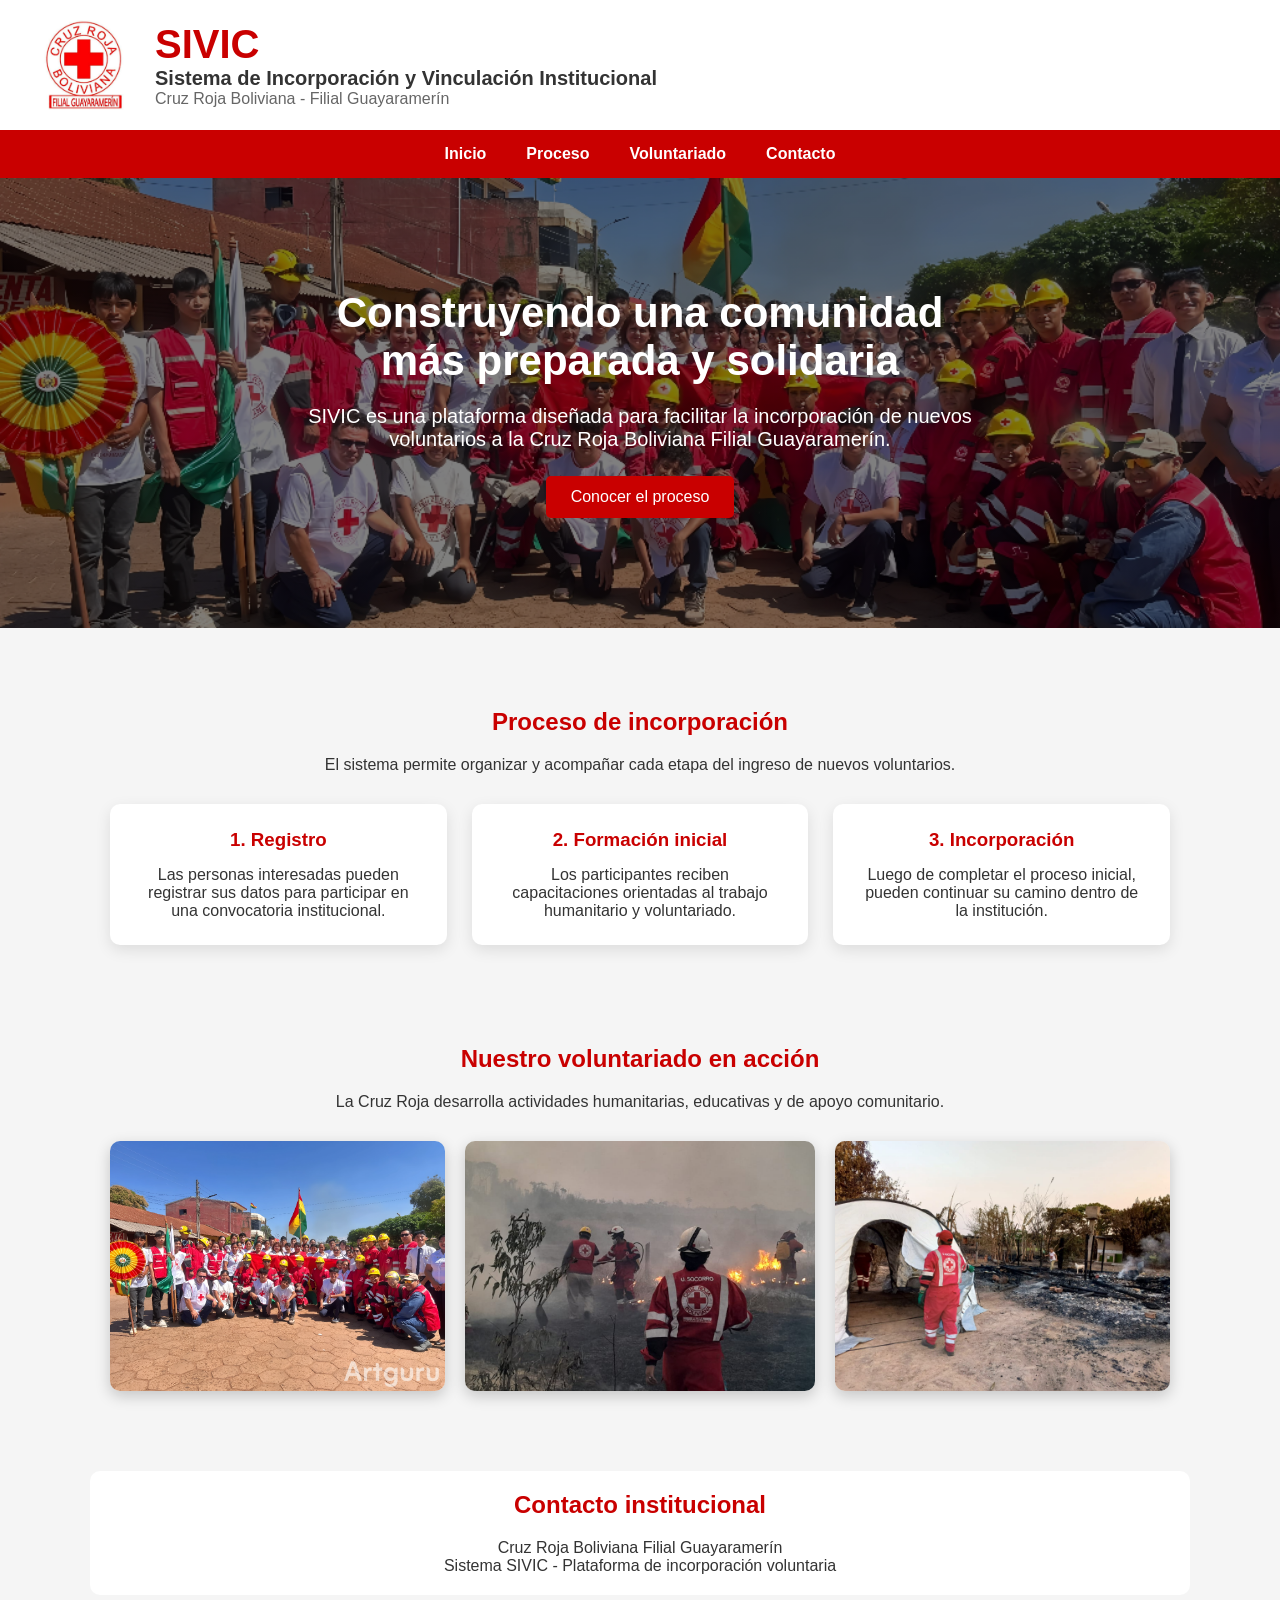
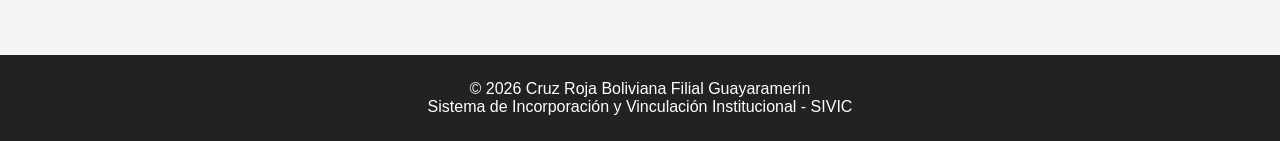
==== index.html @ 5d5099a4 "Pagina principal con HTML semantico y diseño SIVIC" ====
<!DOCTYPE html>
<html lang="es">
<head>
    <meta charset="UTF-8">
    <meta name="viewport" content="width=device-width, initial-scale=1.0">
    <title>SIVIC - Sistema de Incorporación y Vinculación Institucional</title>
    <link rel="stylesheet" href="css/styles.css">
</head>
<body>
<header class="header">
    <div class="header-container">
        <img src="assets/images/logo-cruz-roja.png" alt="Logo Cruz Roja Boliviana" class="logo">
        <div>
            <h1>SIVIC</h1>
            <p> Sistema de Incorporación y Vinculación Institucional </p>
            <span> Cruz Roja Boliviana - Filial Guayaramerín </span>
        </div>
    </div>
</header>
<nav class="navbar">
    <ul>
        <li> <a href="#inicio"> Inicio </a> </li>
        <li> <a href="#proceso"> Proceso </a> </li>
        <li> <a href="#voluntariado"> Voluntariado </a> </li>
        <li> <a href="#contacto"> Contacto </a> </li>
    </ul>
</nav>
<main>
<section class="hero" id="inicio">
    <div class="hero-content">
        <h2> Construyendo una comunidad más preparada y solidaria </h2>
        <p> SIVIC es una plataforma diseñada para facilitar la incorporación de nuevos voluntarios a la Cruz Roja Boliviana Filial Guayaramerín. </p>
        <a href="#proceso" class="btn"> Conocer el proceso </a>
    </div>
</section>
<section id="proceso" class="section">
<h2> Proceso de incorporación </h2>
<p> El sistema permite organizar y acompañar cada etapa del ingreso de nuevos voluntarios. </p>
<div class="cards"> <article class="card">
<h3> 1. Registro </h3>
<p> Las personas interesadas pueden registrar sus datos para participar en una convocatoria institucional. </p>
</article>
<article class="card">
<h3> 2. Formación inicial </h3>
<p> Los participantes reciben capacitaciones orientadas al trabajo humanitario y voluntariado. </p>
</article>
<article class="card">
<h3> 3. Incorporación </h3>
<p> Luego de completar el proceso inicial, pueden continuar su camino dentro de la institución. </p>
</article>
</div>
</section>
<section id="voluntariado" class="section">
<h2> Nuestro voluntariado en acción </h2>
<p> La Cruz Roja desarrolla actividades humanitarias, educativas y de apoyo comunitario. </p>
<div class="gallery">
<img src="assets/images/voluntarios1.png" alt="Voluntarios realizando actividades humanitarias">
<img src="assets/images/voluntarios2.jpg" alt="Equipo de voluntarios Cruz Roja">
<img src="assets/images/voluntarios3.jpg" alt="Voluntarios participando en actividades">
</div>
</section>
<section id="contacto" class="section contact">
<h2> Contacto institucional </h2>
<p> Cruz Roja Boliviana Filial Guayaramerín </p>
<p> Sistema SIVIC - Plataforma de incorporación voluntaria </p>
</section>
</main>
<footer>
<p> © 2026 Cruz Roja Boliviana Filial Guayaramerín </p>
<p> Sistema de Incorporación y Vinculación Institucional - SIVIC </p>
</footer>
</body>
</html>
---- css/styles.css ----
*{
    margin:0;
    padding:0;
    box-sizing:border-box;
}
body{
    font-family: Arial, Helvetica, sans-serif;
    background:#f5f5f5;
    color:#333;
}
.header{
    background:white;
    padding:20px;
}
.header-container{
    max-width:1200px;
    margin:auto;
    display:flex;
    align-items:center;
    gap:25px;
}
.logo{
    width:90px;
}
.header h1{
    color:#c90000;
    font-size:40px;
}
.header p{
    font-size:20px;
    font-weight:bold;
}
.header span{
    color:#666;
}
.navbar{
    background:#c90000;
}
.navbar ul{
    list-style:none;
    display:flex;
    justify-content:center;
    gap:40px;
    padding:15px;
}
.navbar a{
    color:white;
    text-decoration:none;
    font-weight:bold;
}
.navbar a:hover{
    text-decoration:underline;
}
.hero{
    height:450px;
    background:
    linear-gradient(
    rgba(0,0,0,.5),
    rgba(0,0,0,.5)
    ),
    url("../assets/images/voluntarios1.png");
    background-size:cover;
    background-position:center;
    display:flex;
    align-items:center;
    justify-content:center;
    text-align:center;
    color:white;
}
.hero-content{
    max-width:700px;
}
.hero h2{
    font-size:42px;
    margin-bottom:20px;
}
.hero p{
    font-size:20px;
}
.btn{
    display:inline-block;
    margin-top:25px;
    background:#c90000;
    color:white;
    padding:12px 25px;
    border-radius:5px;
    text-decoration:none;
}
.section{
    max-width:1100px;
    margin:60px auto;
    padding:20px;
    text-align:center;
}
.section h2{
    color:#c90000;
    margin-bottom:20px;
}
.cards{
    display:flex;
    gap:25px;
    margin-top:30px;
}
.card{
    background:white;
    padding:25px;
    border-radius:10px;
    box-shadow:0 5px 15px rgba(0,0,0,.1);
    flex:1;
}
.card h3{
    color:#c90000;
    margin-bottom:15px;
}
.gallery{
    display:flex;
    gap:20px;
    margin-top:30px;
}
.gallery img{
    width:33%;
    height:250px;
    object-fit:cover;
    border-radius:10px;
    box-shadow:0 5px 15px rgba(0,0,0,.2);
}
.contact{
    background:white;
    border-radius:10px;
}
footer{
    background:#222;
    color:white;
    text-align:center;
    padding:25px;
    margin-top:50px;
}
@media(max-width:768px){
.cards,
.gallery{
    flex-direction:column;
}
.gallery img{
    width:100%;
}
.header-container{
    flex-direction:column;
    text-align:center;
}}
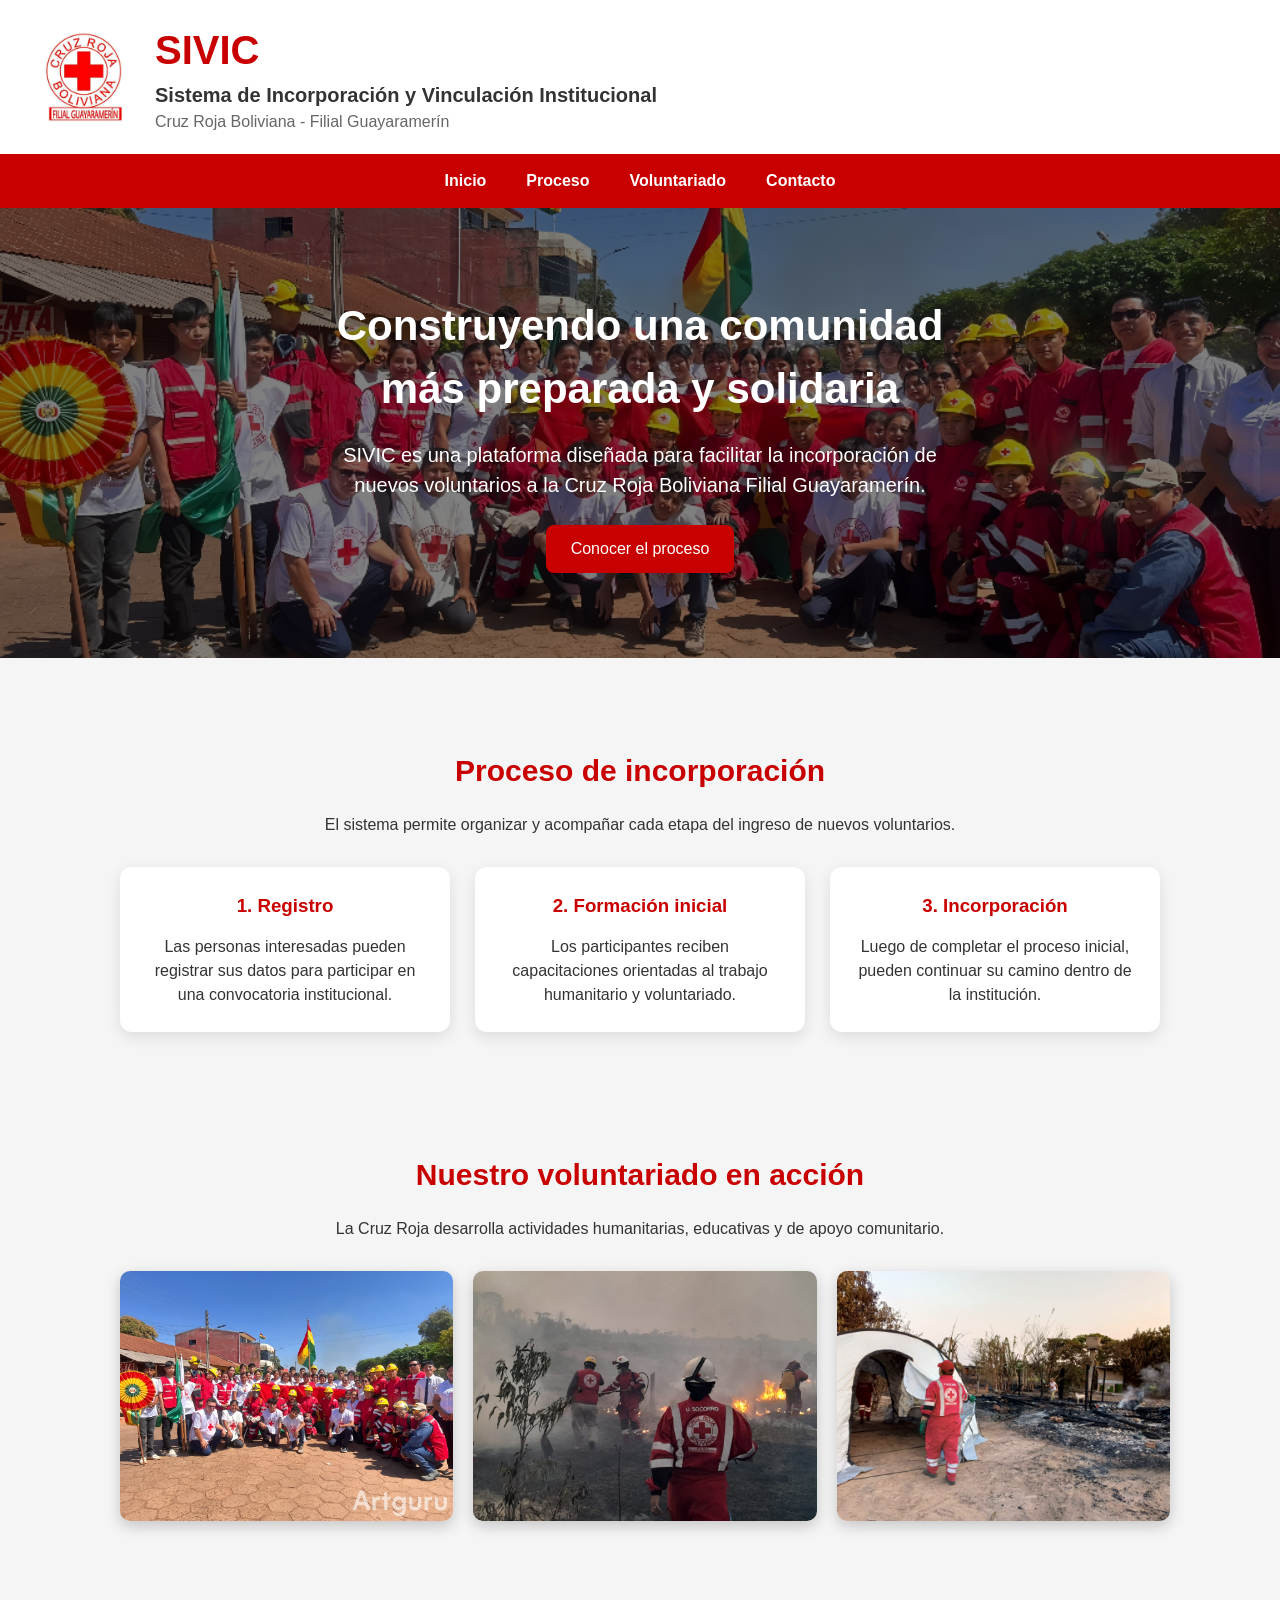
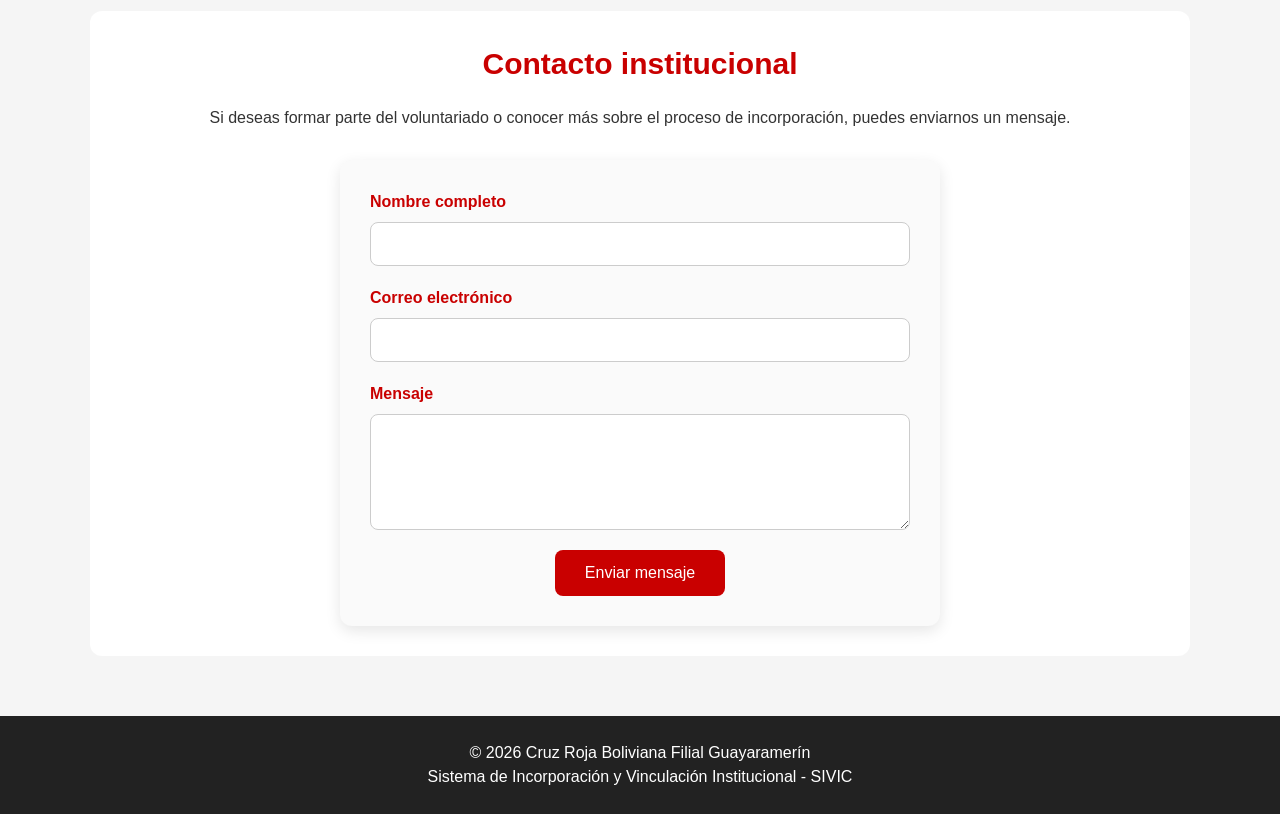
==== commit 53a4134a: "Formulario de contacto y estilos" ====
--- a/index.html
+++ b/index.html
@@ -11,7 +11,7 @@
     <div class="header-container">
         <img src="assets/images/logo-cruz-roja.png" alt="Logo Cruz Roja Boliviana" class="logo">
         <div>
-            <h1>SIVIC</h1>
+            <h1> SIVIC </h1>
             <p> Sistema de Incorporación y Vinculación Institucional </p>
             <span> Cruz Roja Boliviana - Filial Guayaramerín </span>
         </div>
@@ -34,40 +34,54 @@
     </div>
 </section>
 <section id="proceso" class="section">
-<h2> Proceso de incorporación </h2>
-<p> El sistema permite organizar y acompañar cada etapa del ingreso de nuevos voluntarios. </p>
-<div class="cards"> <article class="card">
-<h3> 1. Registro </h3>
-<p> Las personas interesadas pueden registrar sus datos para participar en una convocatoria institucional. </p>
-</article>
-<article class="card">
-<h3> 2. Formación inicial </h3>
-<p> Los participantes reciben capacitaciones orientadas al trabajo humanitario y voluntariado. </p>
-</article>
-<article class="card">
-<h3> 3. Incorporación </h3>
-<p> Luego de completar el proceso inicial, pueden continuar su camino dentro de la institución. </p>
-</article>
-</div>
+    <h2> Proceso de incorporación </h2>
+    <p> El sistema permite organizar y acompañar cada etapa del ingreso de nuevos voluntarios. </p>
+    <div class="cards">
+        <article class="card">
+            <h3> 1. Registro </h3>
+            <p> Las personas interesadas pueden registrar sus datos para participar en una convocatoria institucional. </p>
+        </article>
+        <article class="card">
+            <h3> 2. Formación inicial </h3>
+            <p> Los participantes reciben capacitaciones orientadas al trabajo humanitario y voluntariado. </p>
+        </article>
+        <article class="card">
+            <h3> 3. Incorporación </h3>
+            <p> Luego de completar el proceso inicial, pueden continuar su camino dentro de la institución. </p>
+        </article>
+    </div>
 </section>
 <section id="voluntariado" class="section">
-<h2> Nuestro voluntariado en acción </h2>
-<p> La Cruz Roja desarrolla actividades humanitarias, educativas y de apoyo comunitario. </p>
-<div class="gallery">
-<img src="assets/images/voluntarios1.png" alt="Voluntarios realizando actividades humanitarias">
-<img src="assets/images/voluntarios2.jpg" alt="Equipo de voluntarios Cruz Roja">
-<img src="assets/images/voluntarios3.jpg" alt="Voluntarios participando en actividades">
-</div>
+    <h2> Nuestro voluntariado en acción </h2>
+    <p> La Cruz Roja desarrolla actividades humanitarias, educativas y de apoyo comunitario. </p>
+    <div class="gallery">
+        <img src="assets/images/voluntarios1.png" alt="Voluntarios realizando actividades humanitarias" >
+        <img src="assets/images/voluntarios2.jpg" alt="Equipo de voluntarios Cruz Roja" >
+        <img src="assets/images/voluntarios3.jpg" alt="Voluntarios participando en actividades" >
+    </div>
 </section>
 <section id="contacto" class="section contact">
-<h2> Contacto institucional </h2>
-<p> Cruz Roja Boliviana Filial Guayaramerín </p>
-<p> Sistema SIVIC - Plataforma de incorporación voluntaria </p>
+    <h2> Contacto institucional </h2>
+    <p> Si deseas formar parte del voluntariado o conocer más sobre el proceso de incorporación, puedes enviarnos un mensaje. </p>
+    <form class="contact-form">
+        <div class="form-group">
+            <label for="nombre"> Nombre completo </label>
+            <input type="text" id="nombre" name="nombre" required>
+        </div>
+        <div class="form-group">
+            <label for="correo"> Correo electrónico </label>
+            <input type="email" id="correo" name="correo" required >
+        </div> <div class="form-group">
+            <label for="mensaje"> Mensaje </label>
+            <textarea id="mensaje" name="mensaje" rows="5" required> </textarea>
+        </div>
+        <button type="submit"> Enviar mensaje </button>
+    </form>
 </section>
 </main>
 <footer>
-<p> © 2026 Cruz Roja Boliviana Filial Guayaramerín </p>
-<p> Sistema de Incorporación y Vinculación Institucional - SIVIC </p>
+    <p> © 2026 Cruz Roja Boliviana Filial Guayaramerín </p>
+    <p> Sistema de Incorporación y Vinculación Institucional - SIVIC </p>
 </footer>
 </body>
 </html>
--- a/css/styles.css
+++ b/css/styles.css
@@ -2,9 +2,12 @@
     margin:0;
     padding:0;
     box-sizing:border-box;
+
 }
 body{
     font-family: Arial, Helvetica, sans-serif;
+    font-size:16px;
+    line-height:1.5;
     background:#f5f5f5;
     color:#333;
 }
@@ -55,8 +58,8 @@
     height:450px;
     background:
     linear-gradient(
-    rgba(0,0,0,.5),
-    rgba(0,0,0,.5)
+        rgba(0,0,0,.5),
+        rgba(0,0,0,.5)
     ),
     url("../assets/images/voluntarios1.png");
     background-size:cover;
@@ -69,6 +72,7 @@
 }
 .hero-content{
     max-width:700px;
+    padding:20px;
 }
 .hero h2{
     font-size:42px;
@@ -83,18 +87,23 @@
     background:#c90000;
     color:white;
     padding:12px 25px;
-    border-radius:5px;
+    border-radius:8px;
     text-decoration:none;
+    transition:.3s;
+}
+.btn:hover{
+    background:#990000;
 }
 .section{
     max-width:1100px;
     margin:60px auto;
-    padding:20px;
+    padding:30px;
     text-align:center;
 }
 .section h2{
     color:#c90000;
     margin-bottom:20px;
+    font-size:30px;
 }
 .cards{
     display:flex;
@@ -104,9 +113,13 @@
 .card{
     background:white;
     padding:25px;
-    border-radius:10px;
+    border-radius:12px;
     box-shadow:0 5px 15px rgba(0,0,0,.1);
     flex:1;
+    transition:.3s;
+}
+.card:hover{
+    transform:translateY(-5px);
 }
 .card h3{
     color:#c90000;
@@ -126,7 +139,57 @@
 }
 .contact{
     background:white;
-    border-radius:10px;
+    border-radius:12px;
+}
+.contact-form{
+    max-width:600px;
+    margin:30px auto 0;
+    padding:30px;
+    background:#fafafa;
+    border-radius:12px;
+    box-shadow:0 5px 15px rgba(0,0,0,.1);
+
+}
+.form-group{
+    display:flex;
+    flex-direction:column;
+    text-align:left;
+    margin-bottom:20px;
+}
+.form-group label{
+    font-weight:bold;
+    margin-bottom:8px;
+    color:#c90000;
+}
+.form-group input,
+.form-group textarea{
+    width:100%;
+    padding:12px;
+    border:1px solid #ccc;
+    border-radius:8px;
+    font-family:Arial, Helvetica, sans-serif;
+    font-size:16px;
+}
+.form-group input:focus,
+.form-group textarea:focus{
+    outline:none;
+    border-color:#c90000;
+}
+.form-group textarea{
+    resize:vertical;
+}
+.contact-form button{
+    background:#c90000;
+    color:white;
+    border:none;
+    padding:14px 30px;
+    border-radius:8px;
+    font-size:16px;
+    cursor:pointer;
+    transition:.3s;
+}
+.contact-form button:hover{
+    background:#990000;
 }
 footer{
     background:#222;
@@ -134,16 +197,4 @@
     text-align:center;
     padding:25px;
     margin-top:50px;
-}
-@media(max-width:768px){
-.cards,
-.gallery{
-    flex-direction:column;
-}
-.gallery img{
-    width:100%;
-}
-.header-container{
-    flex-direction:column;
-    text-align:center;
-}}+}
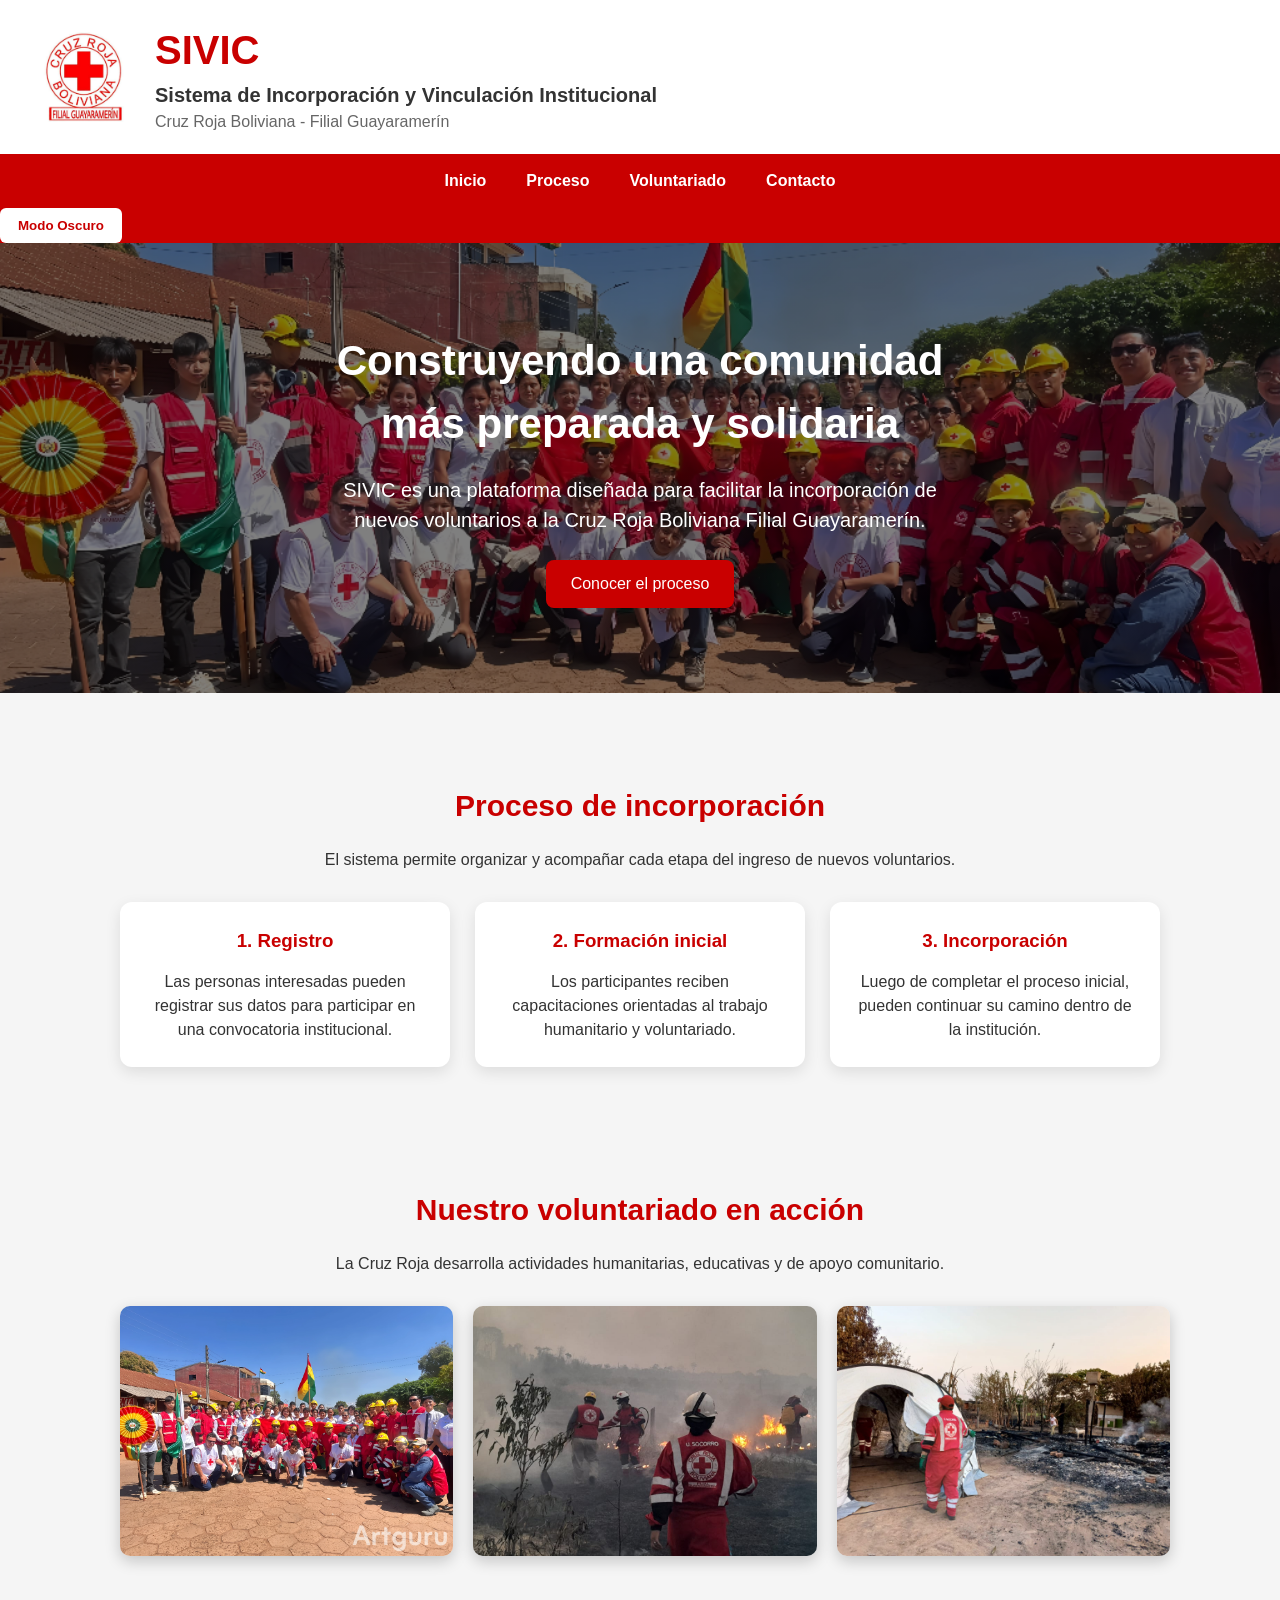
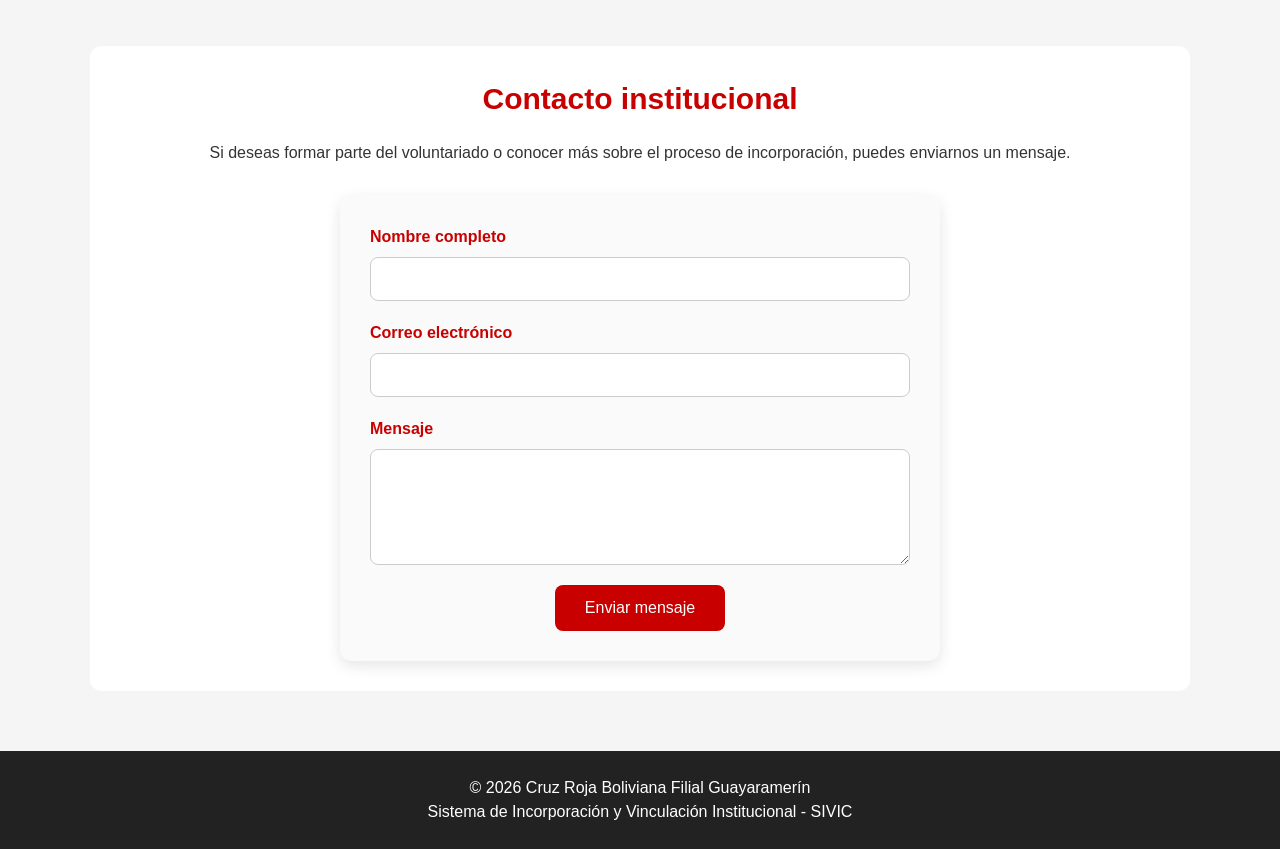
==== commit 3e7650ce: "Modo Oscuro Java" ====
--- a/index.html
+++ b/index.html
@@ -2,9 +2,9 @@
 <html lang="es">
 <head>
     <meta charset="UTF-8">
-    <meta name="viewport" content="width=device-width, initial-scale=1.0">
     <title>SIVIC - Sistema de Incorporación y Vinculación Institucional</title>
     <link rel="stylesheet" href="css/styles.css">
+    <meta name="viewport" content="width=device-width, initial-scale=1.0">
 </head>
 <body>
 <header class="header">
@@ -24,6 +24,7 @@
         <li> <a href="#voluntariado"> Voluntariado </a> </li>
         <li> <a href="#contacto"> Contacto </a> </li>
     </ul>
+    <button id="btn-tema"> Modo Oscuro </button>
 </nav>
 <main>
 <section class="hero" id="inicio">
@@ -83,5 +84,6 @@
     <p> © 2026 Cruz Roja Boliviana Filial Guayaramerín </p>
     <p> Sistema de Incorporación y Vinculación Institucional - SIVIC </p>
 </footer>
+    <script src="script.js"></script>
 </body>
 </html>
--- a/css/styles.css
+++ b/css/styles.css
@@ -38,6 +38,18 @@
 }
 .navbar{
     background:#c90000;
+}
+#btn-tema{
+    background:white;
+    color:#c90000;
+    border:none;
+    padding:10px 18px;
+    border-radius:6px;
+    cursor:pointer;
+    font-weight:bold;
+}
+#btn-tema:hover{
+    background:#eeeeee;
 }
 .navbar ul{
     list-style:none;
@@ -197,4 +209,47 @@
     text-align:center;
     padding:25px;
     margin-top:50px;
+}
+@media(max-width:768px){
+    .cards,
+    .gallery{flex-direction:column;}
+    .gallery img{width:100%;}
+    .header-container{flex-direction: column; text-align:center;}
+    .navbar ul{flex-direction: column; align-items:center; gap:15px;}
+    .section{padding: 20px;}
+    .hero{padding: 20px;}
+    .hero h2{font-size:30px;}
+    .hero p{font-size:16px;}
+}
+.modo-oscuro{
+    background:#121212;
+    color:#f5f5f5;
+}
+.modo-oscuro .header{
+    background:#1e1e1e;
+}
+.modo-oscuro .navbar{
+    background:#111;
+}
+.modo-oscuro .section{
+    color:white;
+}
+.modo-oscuro .card{
+    background:#2c2c2c;
+    color:white;
+}
+.modo-oscuro .contact{
+    background:#2c2c2c;
+}
+.modo-oscuro .contact-form{
+    background:#1f1f1f;
+}
+.modo-oscuro input,
+.modo-oscuro textarea{
+    background:#333;
+    color:white;
+    border:1px solid #555;
+}
+.modo-oscuro footer{
+    background:black;
 }
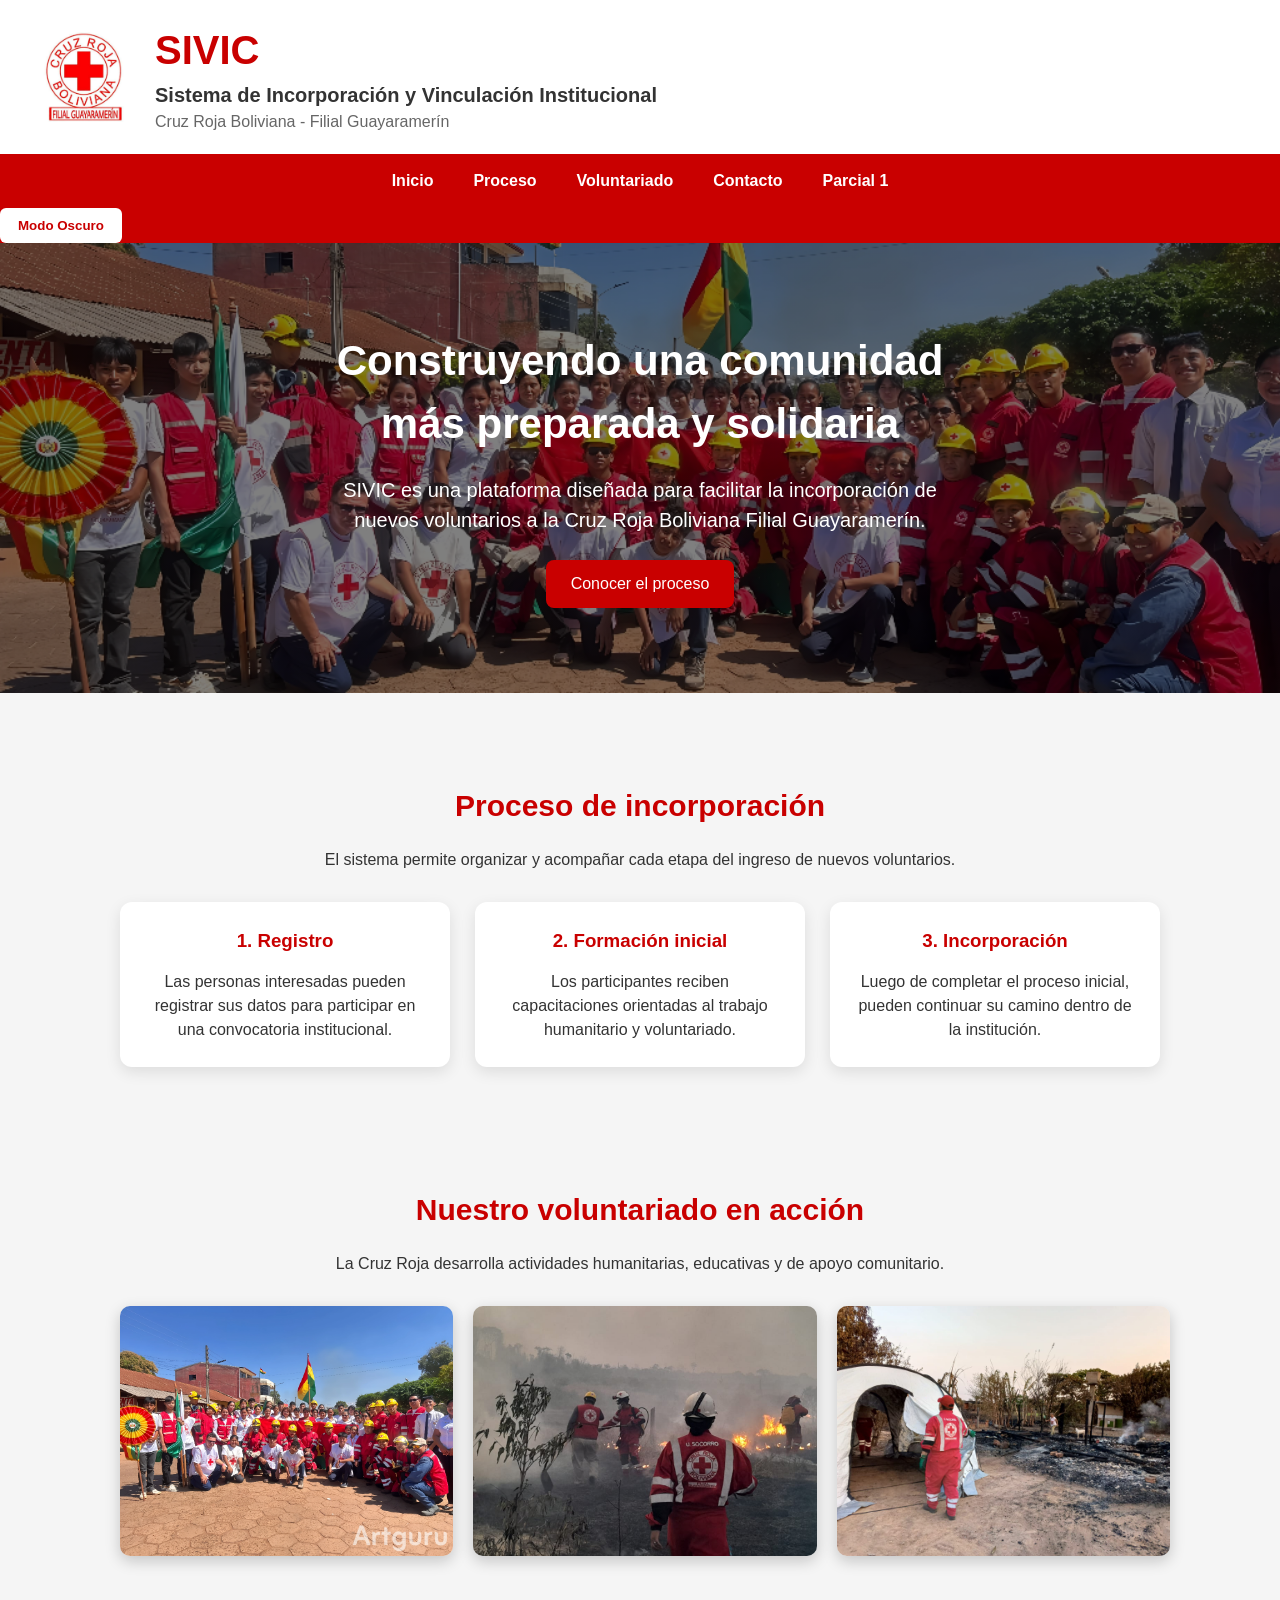
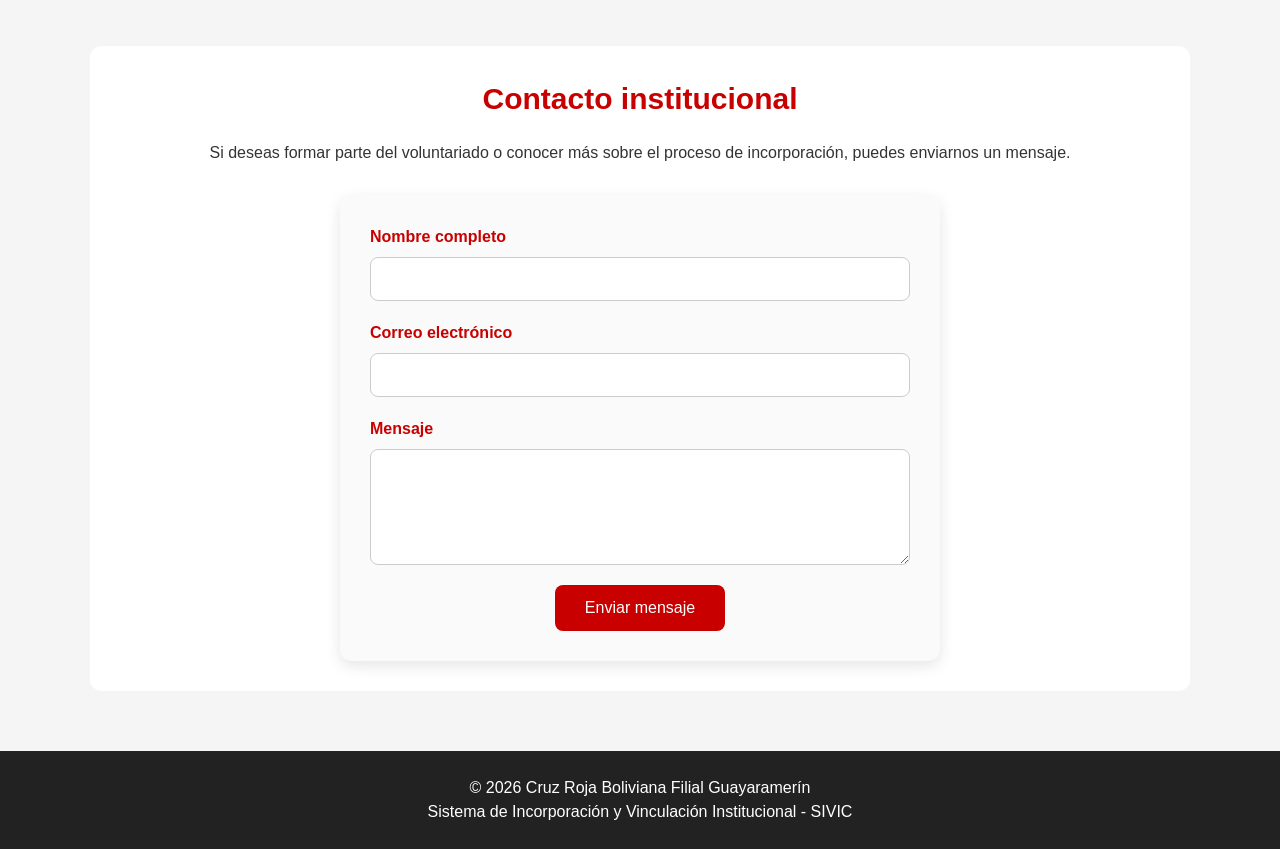
==== commit bd57e964: "Parcial1" ====
--- a/index.html
+++ b/index.html
@@ -23,6 +23,7 @@
         <li> <a href="#proceso"> Proceso </a> </li>
         <li> <a href="#voluntariado"> Voluntariado </a> </li>
         <li> <a href="#contacto"> Contacto </a> </li>
+        <li> <a href="parcial1/index.html"> Parcial 1 </a> </li>
     </ul>
     <button id="btn-tema"> Modo Oscuro </button>
 </nav>
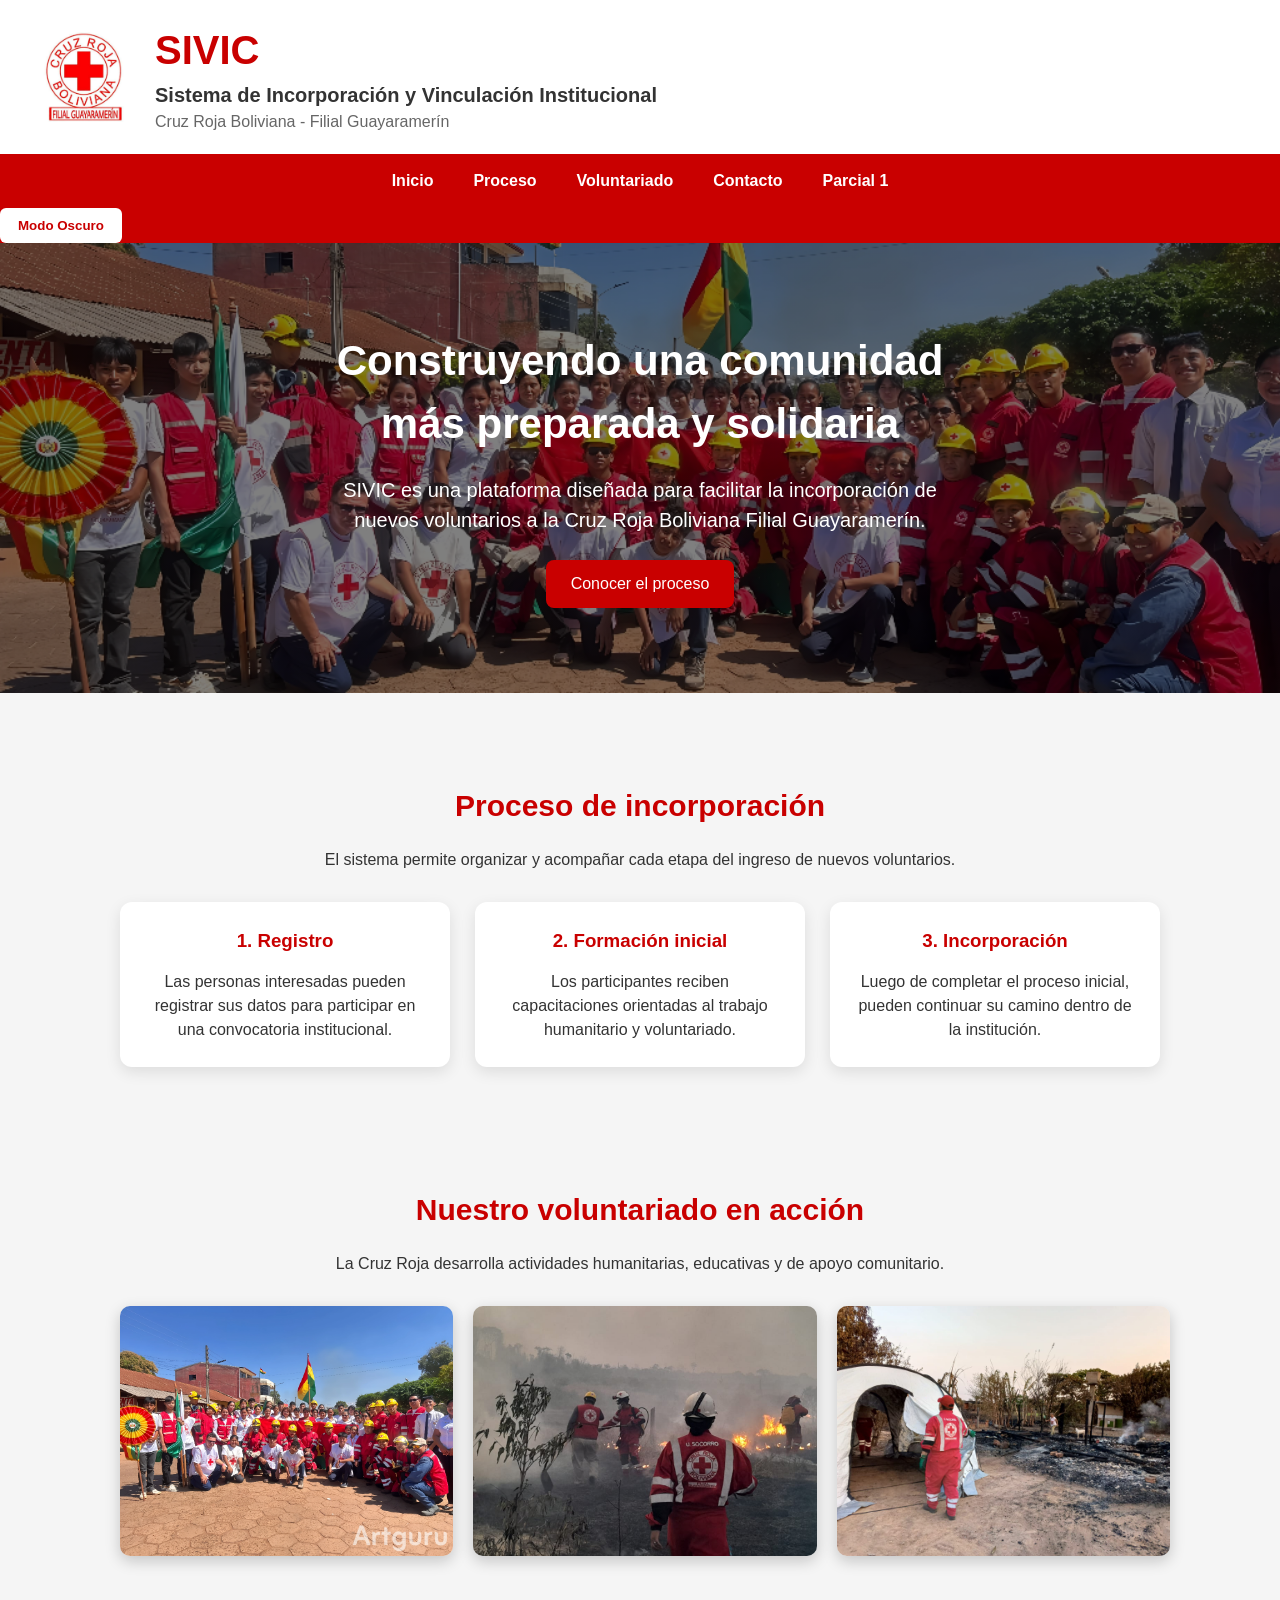
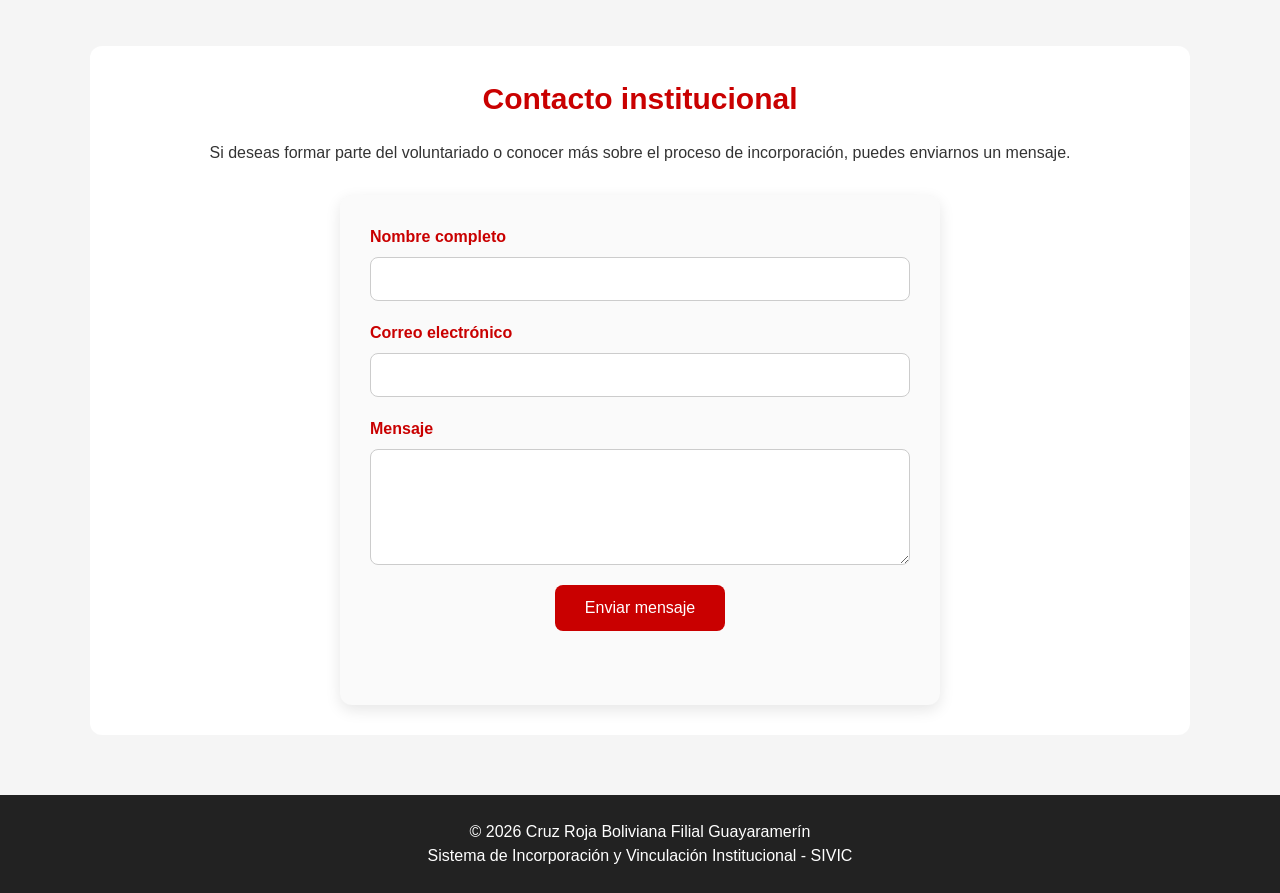
==== commit 12f05961: "Validar formulario" ====
--- a/index.html
+++ b/index.html
@@ -23,7 +23,7 @@
         <li> <a href="#proceso"> Proceso </a> </li>
         <li> <a href="#voluntariado"> Voluntariado </a> </li>
         <li> <a href="#contacto"> Contacto </a> </li>
-        <li> <a href="parcial1/index.html"> Parcial 1 </a> </li>
+        <li> <a href="PARCIAL1/index.html"> Parcial 1 </a> </li>
     </ul>
     <button id="btn-tema"> Modo Oscuro </button>
 </nav>
@@ -65,7 +65,7 @@
 <section id="contacto" class="section contact">
     <h2> Contacto institucional </h2>
     <p> Si deseas formar parte del voluntariado o conocer más sobre el proceso de incorporación, puedes enviarnos un mensaje. </p>
-    <form class="contact-form">
+    <form class="contact-form" novalidate>
         <div class="form-group">
             <label for="nombre"> Nombre completo </label>
             <input type="text" id="nombre" name="nombre" required>
@@ -78,6 +78,7 @@
             <textarea id="mensaje" name="mensaje" rows="5" required> </textarea>
         </div>
         <button type="submit"> Enviar mensaje </button>
+        <p id="mensaje-formulario"></p>
     </form>
 </section>
 </main>
@@ -87,4 +88,4 @@
 </footer>
     <script src="script.js"></script>
 </body>
-</html>+</html>
--- a/css/styles.css
+++ b/css/styles.css
@@ -252,4 +252,19 @@
 }
 .modo-oscuro footer{
     background:black;
+}
+
+#mensaje-formulario{
+    margin-top:20px;
+    padding:12px;
+    border-radius:8px;
+    font-weight:bold;
+}
+#mensaje-formulario.error{
+    color:#a00000;
+    background:#ffe5e5;
+}
+#mensaje-formulario.exito{
+    color:#087a2b;
+    background:#e3f8e9;
 }
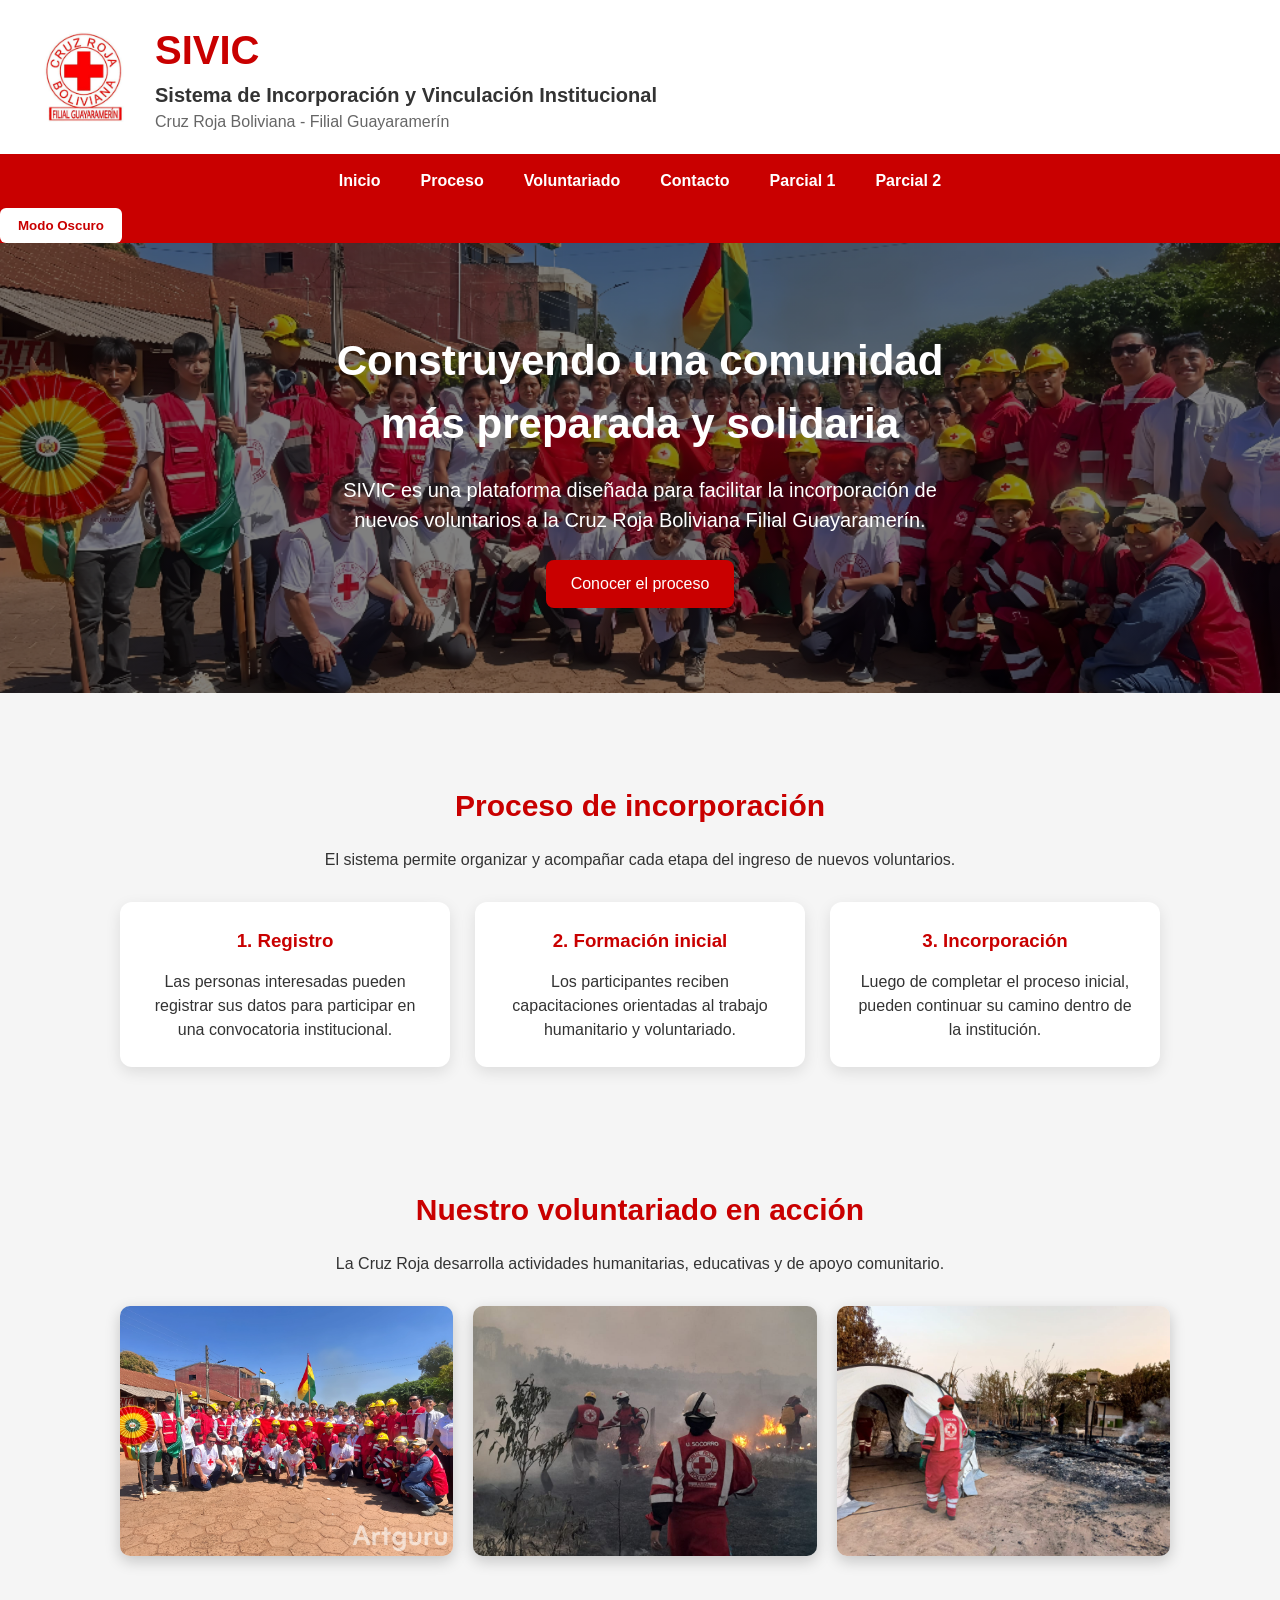
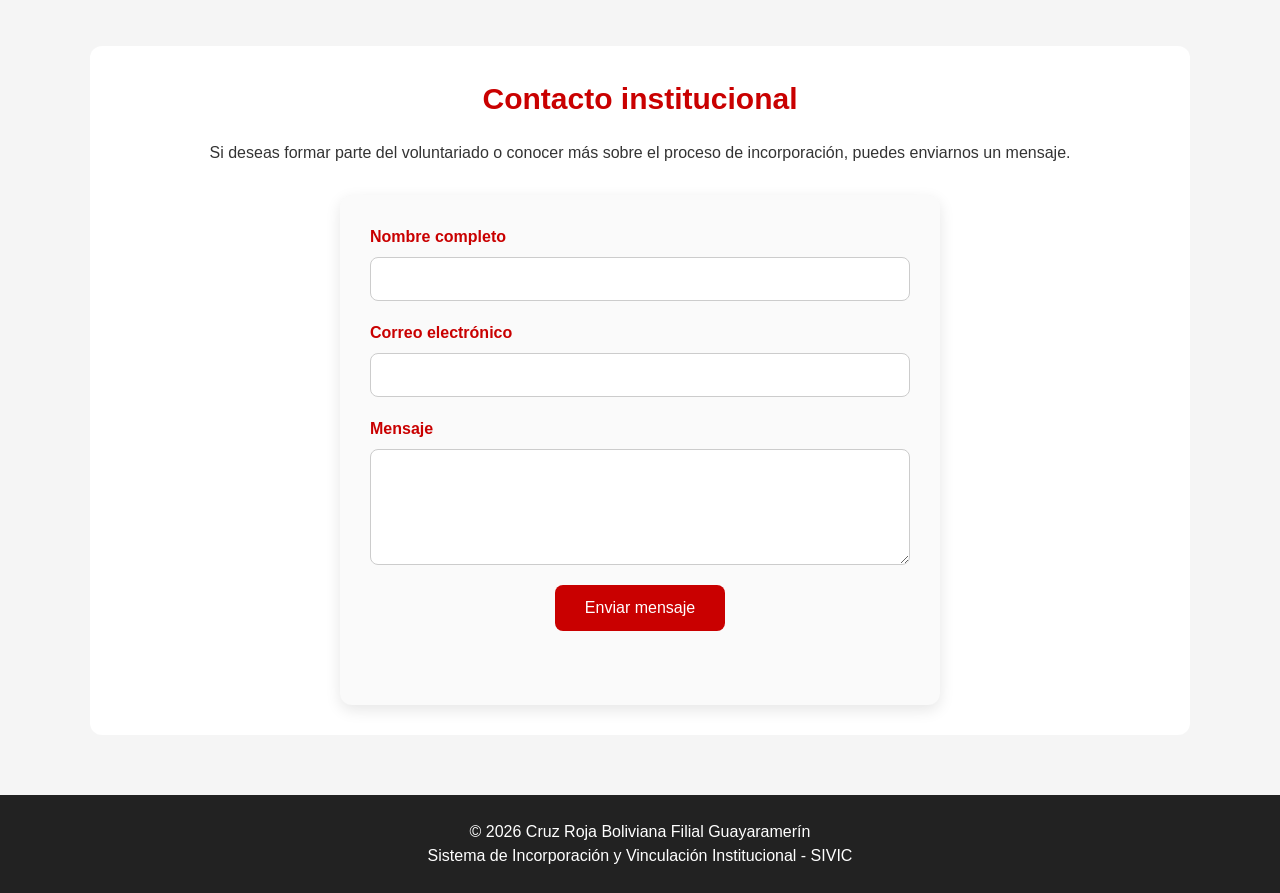
==== commit 9cfdb21b: "Parcial 2" ====
--- a/index.html
+++ b/index.html
@@ -24,6 +24,7 @@
         <li> <a href="#voluntariado"> Voluntariado </a> </li>
         <li> <a href="#contacto"> Contacto </a> </li>
         <li> <a href="PARCIAL1/index.html"> Parcial 1 </a> </li>
+        <li> <a href="PARCIAL2/index.html"> Parcial 2 </a> </li>
     </ul>
     <button id="btn-tema"> Modo Oscuro </button>
 </nav>
